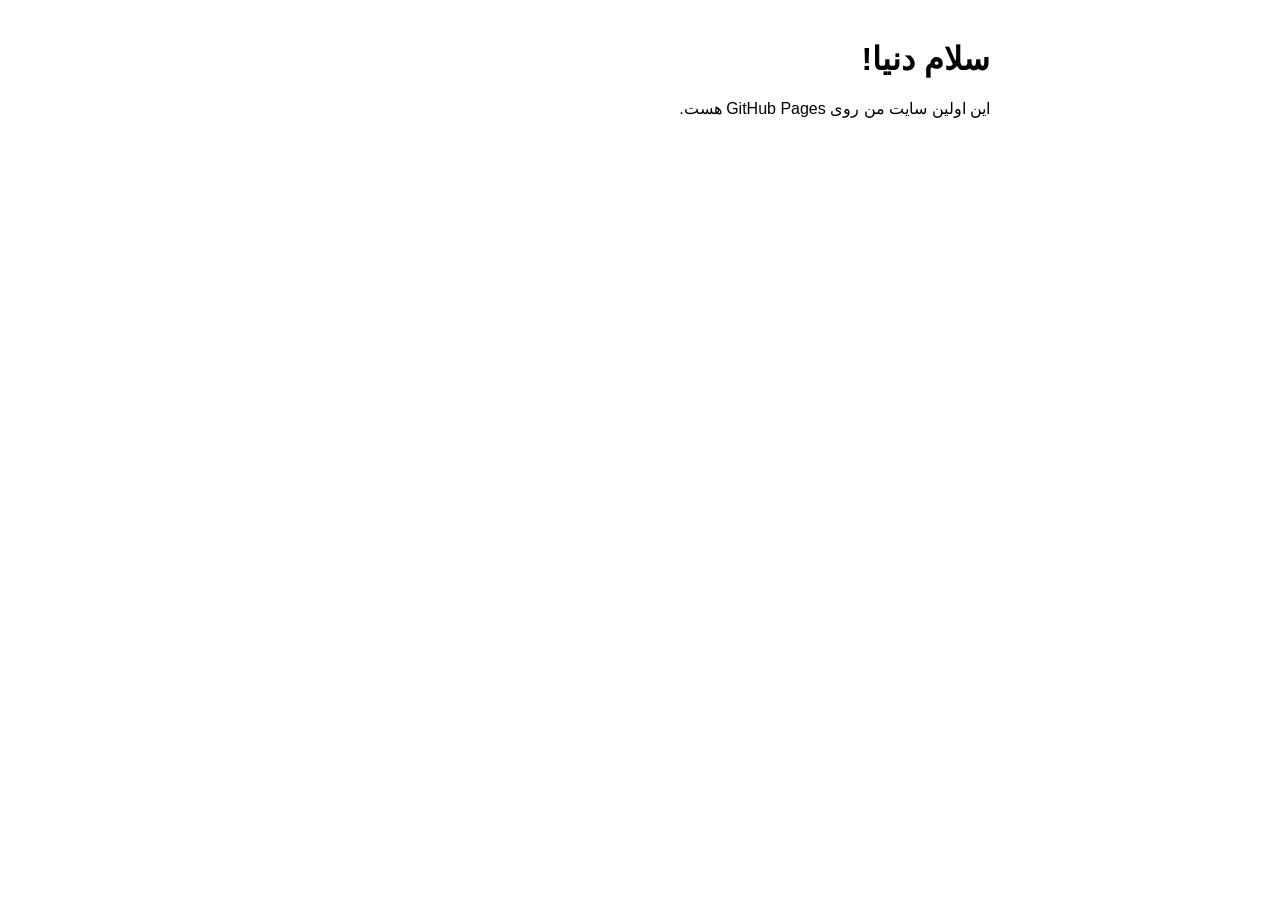
==== index.html @ 8bf6886f "Creating Landing Page" ====
<!DOCTYPE html>
<html lang="fa" dir="rtl">
<head>
  <meta charset="UTF-8">
  <meta name="viewport" content="width=device-width, initial-scale=1">
  <title>سایت من</title>
  <link rel="stylesheet" href="style.css">
</head>
<body>
  <h1>سلام دنیا!</h1>
  <p>این اولین سایت من روی GitHub Pages هست.</p>
</body>
</html>
---- style.css ----
body {
  font-family: Tahoma, sans-serif;
  max-width: 700px;
  margin: 40px auto;
  padding: 0 16px;
}
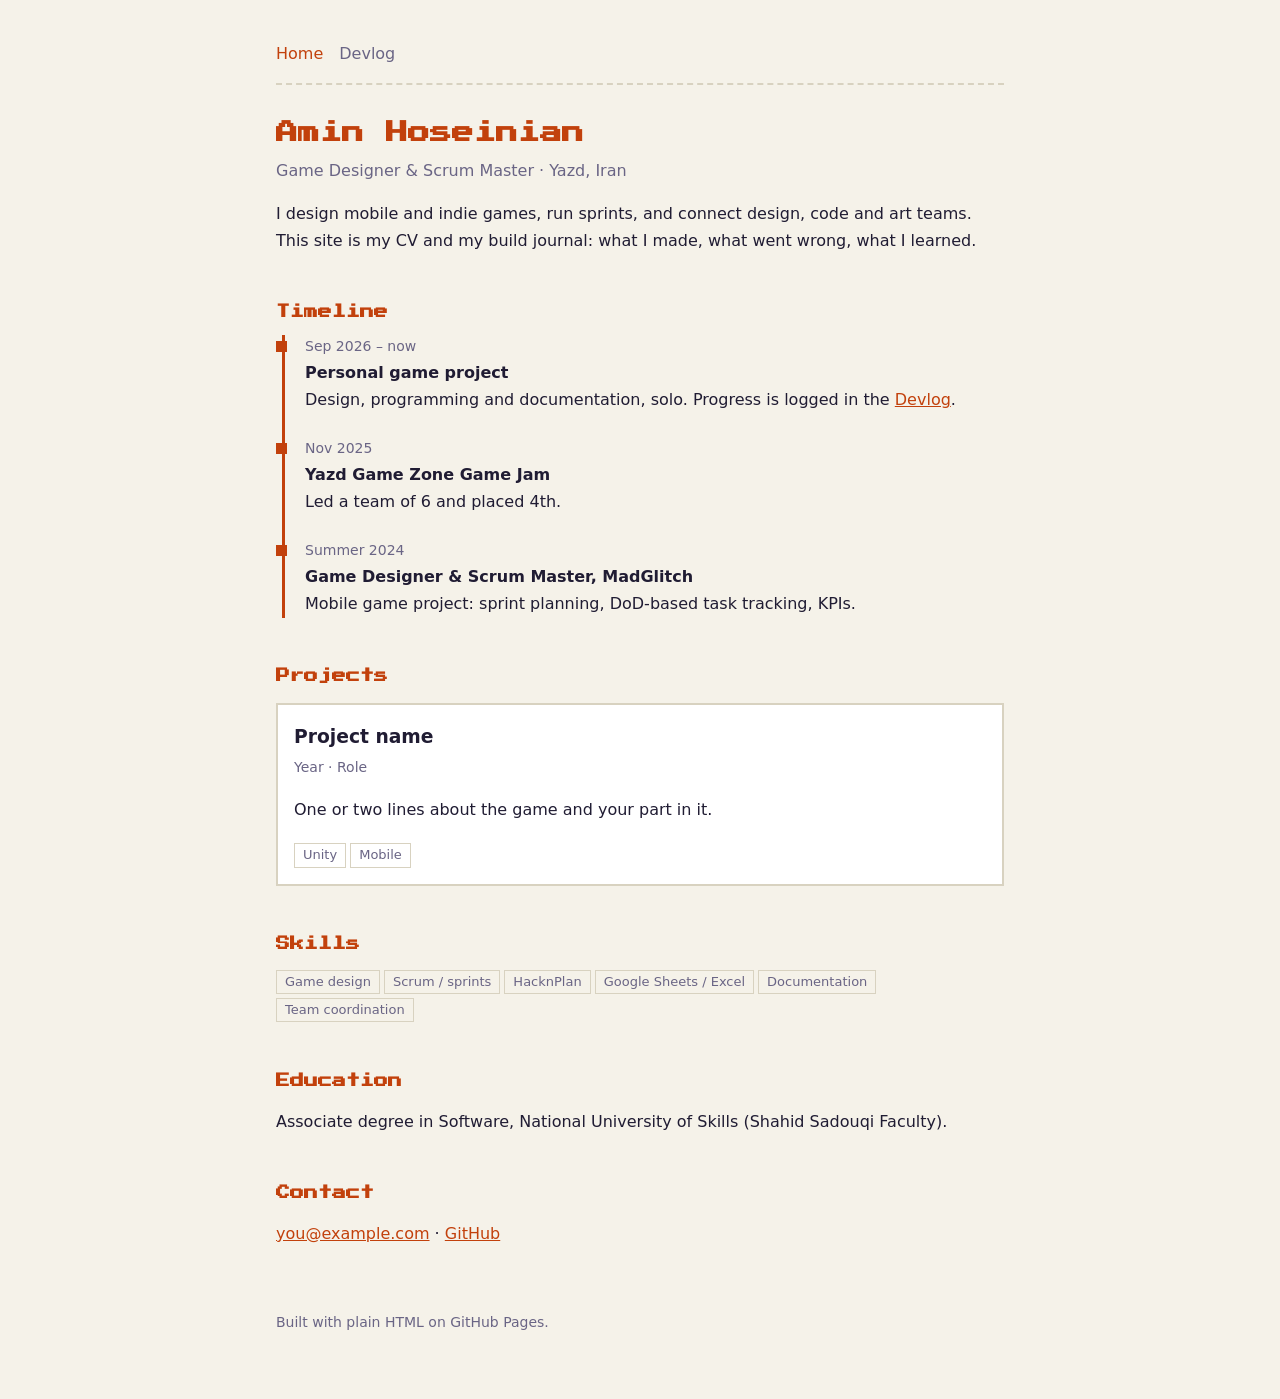
==== commit e0658e3e: "Uploading Personal Site with devlog and resume" ====
--- a/index.html
+++ b/index.html
@@ -1,13 +1,36 @@
 <!DOCTYPE html>
-<html lang="fa" dir="rtl">
+<html lang="en">
 <head>
-  <meta charset="UTF-8">
-  <meta name="viewport" content="width=device-width, initial-scale=1">
-  <title>سایت من</title>
-  <link rel="stylesheet" href="style.css">
+<meta charset="UTF-8"><meta name="viewport" content="width=device-width, initial-scale=1">
+<title>Amin Hoseinian | Game Designer</title>
+<link href="https://fonts.googleapis.com/css2?family=Press+Start+2P&display=swap" rel="stylesheet">
+<link rel="stylesheet" href="style.css">
 </head>
-<body>
-  <h1>سلام دنیا!</h1>
-  <p>این اولین سایت من روی GitHub Pages هست.</p>
-</body>
-</html>+<body><div class="wrap">
+<nav><a href="index.html" class="on">Home</a><a href="devlog/index.html">Devlog</a></nav>
+
+<h1>Amin Hoseinian</h1>
+<p class="sub">Game Designer &amp; Scrum Master · Yazd, Iran</p>
+<p>I design mobile and indie games, run sprints, and connect design, code and art teams. This site is my CV and my build journal: what I made, what went wrong, what I learned.</p>
+
+<h2>Timeline</h2>
+<div class="timeline">
+  <div class="item"><div class="date">Sep 2026 – now</div><strong>Personal game project</strong><br>Design, programming and documentation, solo. Progress is logged in the <a href="devlog/index.html">Devlog</a>.</div>
+  <div class="item"><div class="date">Nov 2025</div><strong>Yazd Game Zone Game Jam</strong><br>Led a team of 6 and placed 4th.</div>
+  <div class="item"><div class="date">Summer 2024</div><strong>Game Designer &amp; Scrum Master, MadGlitch</strong><br>Mobile game project: sprint planning, DoD-based task tracking, KPIs.</div>
+</div>
+
+<h2>Projects</h2>
+<div class="card"><h3>Project name</h3><div class="date">Year · Role</div><p>One or two lines about the game and your part in it.</p><div class="tags"><span>Unity</span><span>Mobile</span></div></div>
+
+<h2>Skills</h2>
+<div class="tags"><span>Game design</span><span>Scrum / sprints</span><span>HacknPlan</span><span>Google Sheets / Excel</span><span>Documentation</span><span>Team coordination</span></div>
+
+<h2>Education</h2>
+<p>Associate degree in Software, National University of Skills (Shahid Sadouqi Faculty).</p>
+
+<h2>Contact</h2>
+<p><a href="mailto:you@example.com">you@example.com</a> · <a href="https://github.com/lexelous">GitHub</a></p>
+
+<footer>Built with plain HTML on GitHub Pages.</footer>
+</div></body></html>
--- a/style.css
+++ b/style.css
@@ -1,6 +1,21 @@
-body {
-  font-family: Tahoma, sans-serif;
-  max-width: 700px;
-  margin: 40px auto;
-  padding: 0 16px;
-}+:root{--bg:#14121f;--card:#1f1b33;--text:#e8e6f2;--muted:#9b97b8;--accent:#ffcc4d;--line:#3a3560}
+@media (prefers-color-scheme:light){:root{--bg:#f5f2e9;--card:#fff;--text:#201c33;--muted:#6a6585;--accent:#c2410c;--line:#d8d2c0}}
+*{box-sizing:border-box}
+body{margin:0;background:var(--bg);color:var(--text);font:16px/1.7 system-ui,Tahoma,sans-serif}
+.wrap{max-width:760px;margin:0 auto;padding:24px 16px 64px}
+nav{display:flex;gap:16px;flex-wrap:wrap;padding:16px 0;border-bottom:2px dashed var(--line);margin-bottom:32px}
+nav a{color:var(--muted);text-decoration:none}
+nav a:hover,nav a.on{color:var(--accent)}
+h1,h2{font-family:"Press Start 2P",monospace;line-height:1.5;letter-spacing:0}
+h1{font-size:22px;color:var(--accent)}
+h2{font-size:14px;margin-top:48px;color:var(--accent)}
+.sub{color:var(--muted);margin-top:-8px}
+.card{background:var(--card);border:2px solid var(--line);padding:16px;margin:16px 0}
+.card h3{margin:0 0 4px}
+.date{color:var(--muted);font-size:14px}
+.tags span{display:inline-block;border:1px solid var(--line);padding:0 8px;margin:4px 4px 0 0;font-size:13px;color:var(--muted)}
+.timeline{border-left:3px solid var(--accent);padding-left:20px;margin-left:6px}
+.timeline .item{margin-bottom:24px;position:relative}
+.timeline .item::before{content:"";position:absolute;left:-29px;top:6px;width:11px;height:11px;background:var(--accent)}
+a{color:var(--accent)}
+footer{margin-top:64px;color:var(--muted);font-size:14px}
